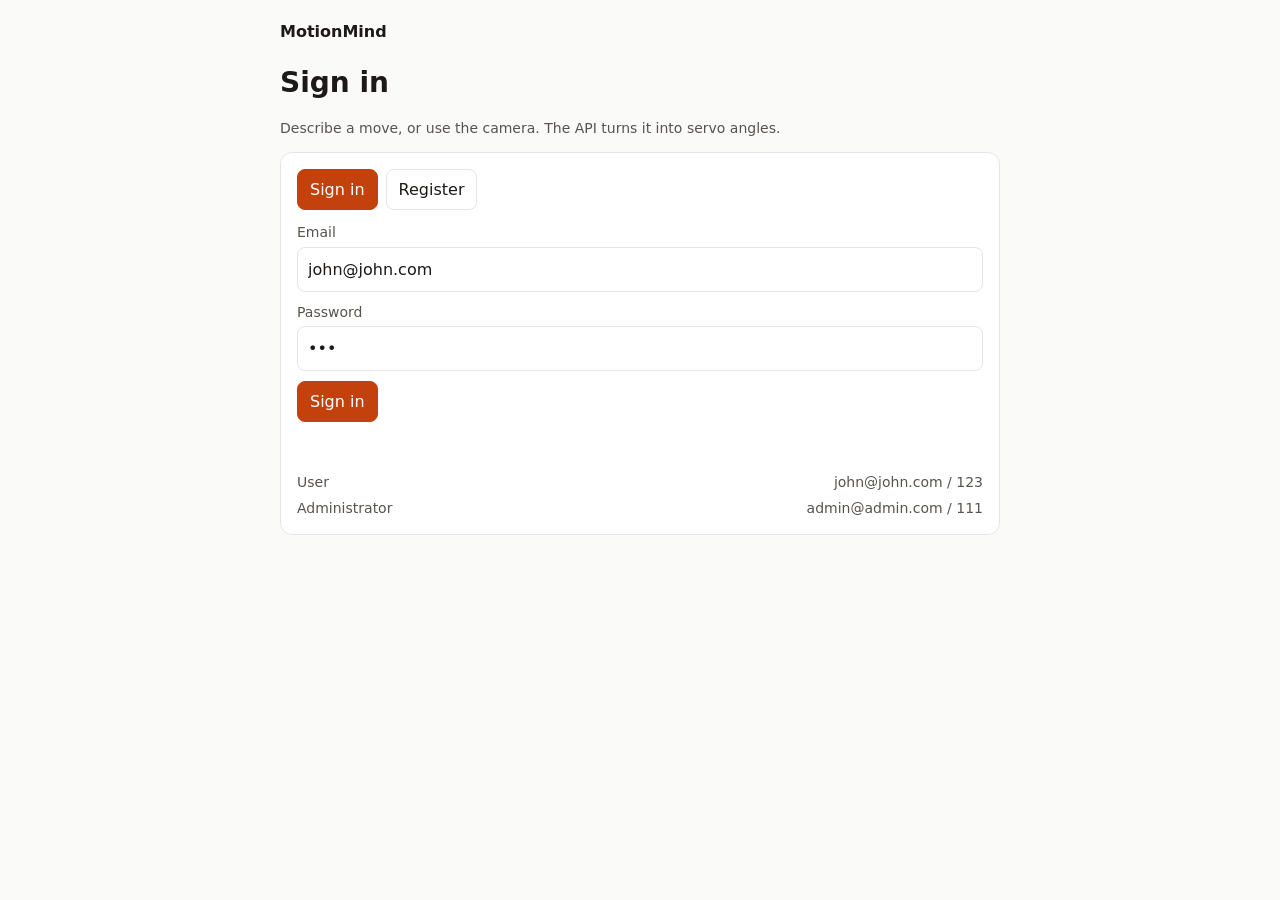
==== frontend/admin.html @ e67c8437 "Add the MotionMind client, API, and Milestone 1 handoff files. The local VideoPrism checkpoint, virt" ====
<!DOCTYPE html>
<html lang="en">
<head>
  <meta charset="utf-8">
  <meta name="viewport" content="width=device-width, initial-scale=1">
  <title>MotionMind — Admin</title>
  <link rel="stylesheet" href="css/app.css">
</head>
<body>
  <div class="shell">
    <header class="topbar">
      <a class="brand" href="admin.html">MotionMind <span>Admin</span></a>
      <div class="who">
        <span id="who">Checking session…</span>
        <a href="user.html">User page</a>
        <button id="logout" type="button">Log out</button>
      </div>
    </header>
    <main>
      <p class="alert" id="admin-error" role="alert"></p>
      <section id="dashboard" hidden>
        <div class="stats">
          <div class="stat"><span>Users</span><b id="total-users">0</b></div>
          <div class="stat"><span>Plans</span><b id="total-plans">0</b></div>
          <div class="stat"><span>API calls</span><b id="total-requests">0</b></div>
        </div>
        <section class="panel">
          <h2>Users</h2>
          <table>
            <thead>
              <tr><th>Email</th><th>Role</th><th>Plans</th><th>API calls</th><th>Joined</th></tr>
            </thead>
            <tbody id="user-rows"></tbody>
          </table>
        </section>
        <section class="panel">
          <h2>Calls by endpoint</h2>
          <table>
            <thead><tr><th>Method</th><th>Endpoint</th><th>Count</th></tr></thead>
            <tbody id="endpoint-rows"></tbody>
          </table>
        </section>
        <section class="panel">
          <h2>Recent calls</h2>
          <table>
            <thead><tr><th>When</th><th>Who</th><th>Call</th><th>Status</th></tr></thead>
            <tbody id="recent-rows"></tbody>
          </table>
        </section>
      </section>
    </main>
  </div>
  <script src="js/config.js"></script>
  <script src="js/api.js"></script>
  <script src="js/admin.js"></script>
</body>
</html>
---- frontend/css/app.css ----
:root {
  --ink: #1c1917;
  --muted: #57534e;
  --line: #e7e5e4;
  --bg: #fafaf9;
  --card: #fff;
  --accent: #c2410c;
  --danger: #b91c1c;
}

* { box-sizing: border-box; }

body {
  margin: 0;
  font-family: system-ui, sans-serif;
  color: var(--ink);
  background: var(--bg);
  line-height: 1.45;
}

a { color: var(--accent); }

button, input, textarea { font: inherit; color: inherit; }

button { cursor: pointer; }

.shell { width: min(720px, calc(100% - 32px)); margin: 0 auto; padding-bottom: 48px; }

.topbar {
  display: flex;
  justify-content: space-between;
  align-items: center;
  gap: 12px;
  padding: 20px 0;
}

.brand { color: inherit; text-decoration: none; font-weight: 700; }

.brand span { font-weight: 400; color: var(--muted); margin-left: 8px; }

.who { display: flex; align-items: center; gap: 8px; flex-wrap: wrap; }

h1 { font-size: 28px; margin: 0 0 8px; }

h2, h3 { margin: 0 0 8px; font-size: 18px; }

.panel {
  background: var(--card);
  border: 1px solid var(--line);
  border-radius: 12px;
  padding: 16px;
  margin-bottom: 16px;
}

.tabs { display: flex; gap: 8px; margin-bottom: 12px; }

button {
  border: 1px solid var(--line);
  background: #fff;
  border-radius: 8px;
  padding: 8px 12px;
}

.tabs button[aria-selected="true"], .primary {
  background: var(--accent);
  border-color: var(--accent);
  color: #fff;
}

.primary:disabled { opacity: 0.6; cursor: wait; }

label { display: block; margin: 10px 0; }

label span { display: block; margin-bottom: 4px; color: var(--muted); font-size: 14px; }

input, textarea {
  width: 100%;
  border: 1px solid var(--line);
  border-radius: 8px;
  padding: 10px;
  background: #fff;
}

textarea { min-height: 80px; resize: vertical; }

.alert { color: var(--danger); min-height: 1.2em; margin: 8px 0 0; }

.fine, .empty { color: var(--muted); font-size: 14px; }

.accounts { margin-top: 16px; color: var(--muted); font-size: 14px; }

.accounts div { display: flex; justify-content: space-between; gap: 12px; padding-top: 6px; }

.camera {
  width: 100%;
  margin-top: 8px;
  border-radius: 8px;
  background: #111;
  aspect-ratio: 4 / 3;
  object-fit: cover;
  transform: scaleX(-1);
}

.camera-actions, .actions { display: flex; gap: 8px; flex-wrap: wrap; margin-top: 10px; }

.arm-card svg { width: min(280px, 100%); height: auto; display: block; }

.readout { display: flex; gap: 12px; flex-wrap: wrap; margin: 8px 0; font-size: 14px; }

.readout b { font-weight: 600; }

.summary { margin-top: 0; }

.matches, .steps, .saved, .stack { display: grid; gap: 8px; margin-top: 8px; }

.match, .step, .saved button.row {
  text-align: left;
  width: 100%;
  border: 1px solid var(--line);
  background: #fff;
  border-radius: 8px;
  padding: 8px 10px;
}

.match header, .saved .row { display: flex; justify-content: space-between; gap: 8px; }

.bar { height: 6px; border-radius: 99px; background: var(--line); margin-top: 6px; overflow: hidden; }

.bar i { display: block; height: 100%; background: var(--accent); }

.step.active { border-color: var(--accent); }

.saved .entry { display: flex; gap: 8px; align-items: center; }

.saved .entry .row { flex: 1; }

.danger { border: 0; background: transparent; color: var(--danger); padding: 6px; }

.stats { display: flex; gap: 16px; flex-wrap: wrap; margin-bottom: 12px; }

.stat b { font-size: 24px; }

table { width: 100%; border-collapse: collapse; font-size: 14px; }

th, td { text-align: left; padding: 8px 6px; border-bottom: 1px solid var(--line); vertical-align: top; }

th { color: var(--muted); font-weight: 600; font-size: 12px; }

.stack { padding-left: 18px; margin: 8px 0; }
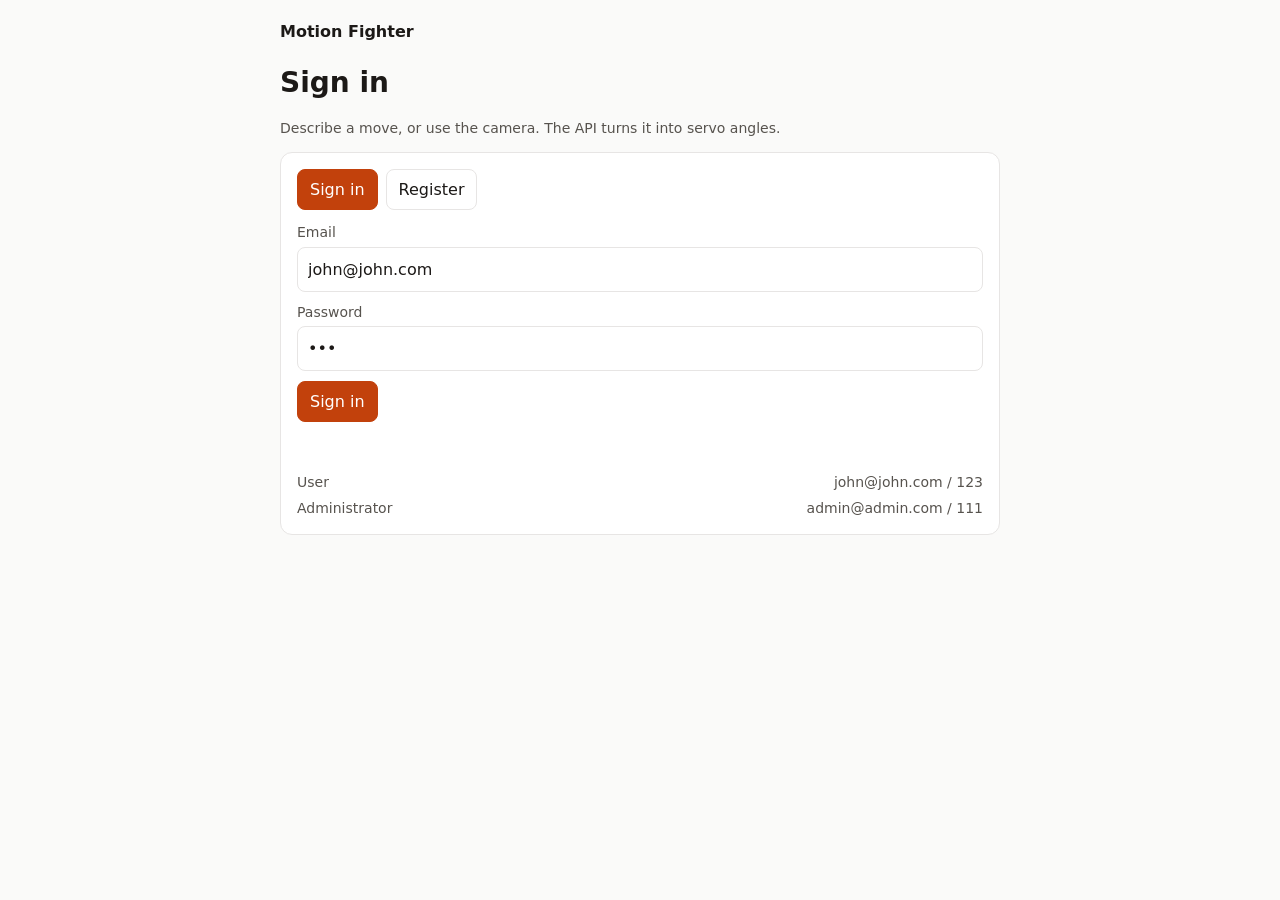
==== commit e3452b8a: "Rename the project to Motion Fighter." ====
--- a/frontend/admin.html
+++ b/frontend/admin.html
@@ -3,13 +3,13 @@
 <head>
   <meta charset="utf-8">
   <meta name="viewport" content="width=device-width, initial-scale=1">
-  <title>MotionMind — Admin</title>
+  <title>Motion Fighter — Admin</title>
   <link rel="stylesheet" href="css/app.css">
 </head>
 <body>
   <div class="shell">
     <header class="topbar">
-      <a class="brand" href="admin.html">MotionMind <span>Admin</span></a>
+      <a class="brand" href="admin.html">Motion Fighter <span>Admin</span></a>
       <div class="who">
         <span id="who">Checking session…</span>
         <a href="user.html">User page</a>
